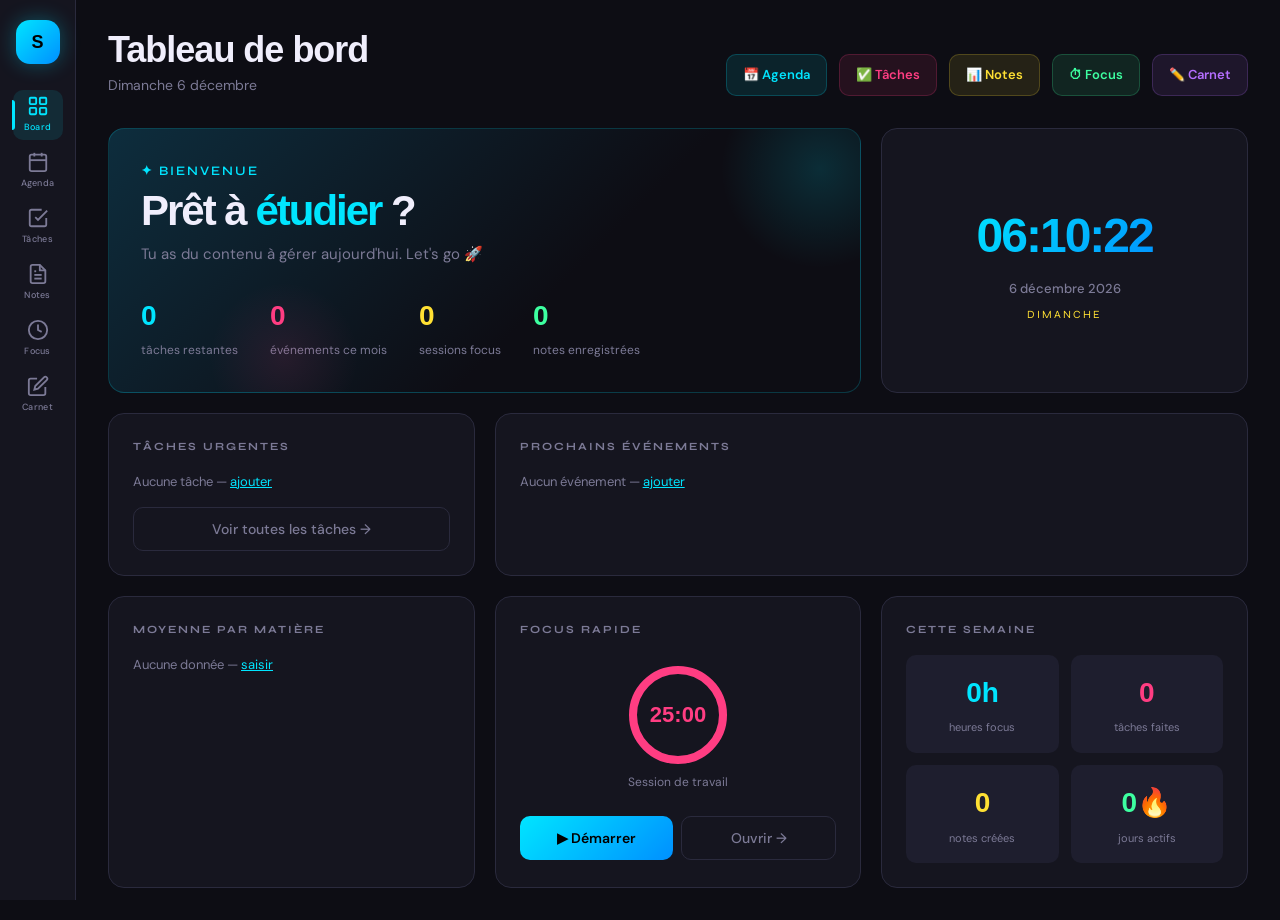
==== index.html @ 272be7fa "Add files via upload" ====
<!DOCTYPE html>
<html lang="fr">
<head>
<meta charset="UTF-8">
<meta name="viewport" content="width=device-width, initial-scale=1.0">
<title>StudyHub — Tableau de bord</title>
<link rel="stylesheet" href="shared.css">
<style>
.dashboard-grid {
  display: grid;
  grid-template-columns: 1fr 1fr 1fr;
  grid-template-rows: auto;
  gap: 20px;
}

/* Hero banner */
.hero-card {
  grid-column: 1 / 3;
  background: linear-gradient(135deg, #0d2d3d 0%, #0d0d14 60%);
  border: 1px solid rgba(0,229,255,0.2);
  position: relative;
  overflow: hidden;
  padding: 32px;
}
.hero-card::before {
  content: '';
  position: absolute;
  top: -60px; right: -60px;
  width: 200px; height: 200px;
  background: radial-gradient(circle, rgba(0,229,255,0.15) 0%, transparent 70%);
}
.hero-card::after {
  content: '';
  position: absolute;
  bottom: -40px; left: 100px;
  width: 150px; height: 150px;
  background: radial-gradient(circle, rgba(255,61,130,0.1) 0%, transparent 70%);
}
.hero-greeting {
  font-family: 'Syne', sans-serif;
  font-size: 13px;
  color: var(--cyan);
  font-weight: 600;
  letter-spacing: 2px;
  text-transform: uppercase;
  margin-bottom: 8px;
}
.hero-name {
  font-family: 'Clash Display', sans-serif;
  font-size: 42px;
  font-weight: 700;
  line-height: 1;
  letter-spacing: -2px;
}
.hero-name span { color: var(--cyan); }
.hero-subtitle { color: var(--text-muted); font-size: 15px; margin-top: 10px; }
.hero-stats {
  display: flex;
  gap: 32px;
  margin-top: 28px;
}
.hero-stat-val {
  font-family: 'Clash Display', sans-serif;
  font-size: 28px;
  font-weight: 700;
}
.hero-stat-lbl {
  font-size: 12px;
  color: var(--text-muted);
  margin-top: 2px;
}

/* Date / time card */
.time-card {
  background: var(--surface);
  border: 1px solid var(--border);
  border-radius: var(--radius);
  padding: 24px;
  display: flex;
  flex-direction: column;
  justify-content: center;
  align-items: center;
  text-align: center;
}
.time-clock {
  font-family: 'Clash Display', sans-serif;
  font-size: 48px;
  font-weight: 700;
  letter-spacing: -2px;
  background: var(--grad-cyan);
  -webkit-background-clip: text;
  -webkit-text-fill-color: transparent;
  background-clip: text;
}
.time-date {
  font-size: 13px;
  color: var(--text-muted);
  margin-top: 4px;
  font-weight: 500;
}
.time-day {
  font-family: 'Syne', sans-serif;
  font-size: 11px;
  color: var(--yellow);
  letter-spacing: 2px;
  text-transform: uppercase;
  margin-top: 6px;
}

/* Quick todo */
.quick-todo { grid-column: 1 / 2; }
.section-label {
  font-family: 'Syne', sans-serif;
  font-size: 11px;
  font-weight: 700;
  letter-spacing: 2px;
  text-transform: uppercase;
  color: var(--text-muted);
  margin-bottom: 16px;
}
.todo-item {
  display: flex;
  align-items: center;
  gap: 12px;
  padding: 12px 0;
  border-bottom: 1px solid var(--border);
  cursor: pointer;
  transition: opacity 0.2s;
}
.todo-item:last-child { border-bottom: none; }
.todo-item.done { opacity: 0.4; }
.todo-check {
  width: 20px; height: 20px;
  border-radius: 6px;
  border: 2px solid var(--border);
  flex-shrink: 0;
  display: flex; align-items: center; justify-content: center;
  transition: all 0.15s;
}
.todo-item.done .todo-check {
  background: var(--green);
  border-color: var(--green);
}
.todo-item.done .todo-check::after { content: '✓'; font-size: 12px; color: #000; font-weight: 700; }
.todo-text { font-size: 14px; flex: 1; }
.todo-item.done .todo-text { text-decoration: line-through; color: var(--text-muted); }
.todo-subject {
  font-size: 11px;
  padding: 2px 8px;
  border-radius: 20px;
  font-weight: 600;
}

/* Upcoming events */
.upcoming-card { grid-column: 2 / 4; }
.event-list { display: flex; flex-direction: column; gap: 10px; }
.event-item {
  display: flex;
  align-items: center;
  gap: 16px;
  padding: 14px 16px;
  background: var(--surface2);
  border-radius: var(--radius-sm);
  border-left: 3px solid var(--cyan);
  transition: transform 0.15s;
}
.event-item:hover { transform: translateX(4px); }
.event-item.pink { border-left-color: var(--pink); }
.event-item.yellow { border-left-color: var(--yellow); }
.event-item.violet { border-left-color: var(--violet); }
.event-item.green { border-left-color: var(--green); }
.event-time {
  font-family: 'Clash Display', sans-serif;
  font-size: 20px;
  font-weight: 600;
  line-height: 1;
  min-width: 50px;
  color: var(--cyan);
}
.event-item.pink .event-time { color: var(--pink); }
.event-item.yellow .event-time { color: var(--yellow); }
.event-item.violet .event-time { color: var(--violet); }
.event-item.green .event-time { color: var(--green); }
.event-day { font-size: 10px; color: var(--text-muted); margin-top: 2px; }
.event-info { flex: 1; }
.event-title { font-weight: 600; font-size: 14px; }
.event-meta { font-size: 12px; color: var(--text-muted); margin-top: 2px; }
.event-badge {
  font-size: 11px;
  font-weight: 600;
  padding: 4px 10px;
  border-radius: 20px;
  background: rgba(0,229,255,0.1);
  color: var(--cyan);
}
.event-item.pink .event-badge { background: rgba(255,61,130,0.1); color: var(--pink); }
.event-item.yellow .event-badge { background: rgba(255,224,51,0.1); color: var(--yellow); }
.event-item.violet .event-badge { background: rgba(181,110,255,0.1); color: var(--violet); }
.event-item.green .event-badge { background: rgba(61,255,160,0.1); color: var(--green); }

/* Matières progress */
.matieres-card { grid-column: 1 / 2; }
.matiere-row {
  display: flex;
  flex-direction: column;
  gap: 6px;
  margin-bottom: 16px;
}
.matiere-row:last-child { margin-bottom: 0; }
.matiere-header { display: flex; justify-content: space-between; align-items: center; }
.matiere-name { font-size: 13px; font-weight: 500; }
.matiere-grade {
  font-family: 'Clash Display', sans-serif;
  font-size: 18px;
  font-weight: 700;
}
.progress-bar {
  height: 6px;
  background: var(--surface2);
  border-radius: 3px;
  overflow: hidden;
}
.progress-fill {
  height: 100%;
  border-radius: 3px;
  transition: width 1s ease;
}

/* Pomodoro mini widget */
.pomo-card { grid-column: 2 / 3; }
.pomo-ring-container {
  display: flex;
  justify-content: center;
  align-items: center;
  flex-direction: column;
  padding: 10px 0;
}
.pomo-ring {
  position: relative;
  width: 100px; height: 100px;
}
.pomo-svg { transform: rotate(-90deg); }
.pomo-track { fill: none; stroke: var(--surface2); stroke-width: 8; }
.pomo-fill  { fill: none; stroke: var(--pink); stroke-width: 8;
  stroke-linecap: round;
  stroke-dasharray: 283;
  stroke-dashoffset: 0;
  transition: stroke-dashoffset 1s linear; }
.pomo-time {
  position: absolute;
  top: 50%; left: 50%;
  transform: translate(-50%, -50%);
  font-family: 'Clash Display', sans-serif;
  font-size: 22px;
  font-weight: 700;
  color: var(--pink);
}
.pomo-label { font-size: 12px; color: var(--text-muted); margin-top: 8px; text-align: center; }
.pomo-btns { display: flex; gap: 8px; margin-top: 14px; }

/* Stats row */
.stats-card { grid-column: 3 / 4; }
.stat-grid { display: grid; grid-template-columns: 1fr 1fr; gap: 12px; }
.stat-box {
  background: var(--surface2);
  border-radius: var(--radius-sm);
  padding: 16px;
  text-align: center;
}
.stat-box-val {
  font-family: 'Clash Display', sans-serif;
  font-size: 28px;
  font-weight: 700;
}
.stat-box-lbl { font-size: 11px; color: var(--text-muted); margin-top: 4px; }

/* Shortcuts */
.shortcuts { display: flex; gap: 12px; flex-wrap: wrap; margin-top: 4px; }
.shortcut-btn {
  display: flex; align-items: center; gap: 8px;
  padding: 10px 16px;
  border-radius: var(--radius-sm);
  text-decoration: none;
  font-size: 13px;
  font-weight: 600;
  transition: all 0.15s;
  border: 1px solid transparent;
}
.shortcut-btn:hover { transform: translateY(-2px); }
.sc-cyan   { background: rgba(0,229,255,0.1);   color: var(--cyan);   border-color: rgba(0,229,255,0.2); }
.sc-pink   { background: rgba(255,61,130,0.1);  color: var(--pink);   border-color: rgba(255,61,130,0.2); }
.sc-yellow { background: rgba(255,224,51,0.1);  color: var(--yellow); border-color: rgba(255,224,51,0.2); }
.sc-green  { background: rgba(61,255,160,0.1);  color: var(--green);  border-color: rgba(61,255,160,0.2); }
.sc-violet { background: rgba(181,110,255,0.1); color: var(--violet); border-color: rgba(181,110,255,0.2); }
.sc-orange { background: rgba(255,122,61,0.1);  color: var(--orange); border-color: rgba(255,122,61,0.2); }
</style>
</head>
<body>

<!-- SIDEBAR -->
<nav class="nav">
  <a class="nav-logo" href="index.html">S</a>
  <a class="nav-link active" href="index.html" title="Tableau de bord">
    <svg viewBox="0 0 24 24" fill="none" stroke="currentColor" stroke-width="2"><rect x="3" y="3" width="7" height="7" rx="1"/><rect x="14" y="3" width="7" height="7" rx="1"/><rect x="3" y="14" width="7" height="7" rx="1"/><rect x="14" y="14" width="7" height="7" rx="1"/></svg>
    <span class="nav-label">Board</span>
  </a>
  <a class="nav-link" href="agenda.html" title="Agenda">
    <svg viewBox="0 0 24 24" fill="none" stroke="currentColor" stroke-width="2"><rect x="3" y="4" width="18" height="18" rx="2"/><line x1="16" y1="2" x2="16" y2="6"/><line x1="8" y1="2" x2="8" y2="6"/><line x1="3" y1="10" x2="21" y2="10"/></svg>
    <span class="nav-label">Agenda</span>
  </a>
  <a class="nav-link" href="tasks.html" title="Tâches">
    <svg viewBox="0 0 24 24" fill="none" stroke="currentColor" stroke-width="2"><polyline points="9 11 12 14 22 4"/><path d="M21 12v7a2 2 0 0 1-2 2H5a2 2 0 0 1-2-2V5a2 2 0 0 1 2-2h11"/></svg>
    <span class="nav-label">Tâches</span>
  </a>
  <a class="nav-link" href="notes.html" title="Notes & Matières">
    <svg viewBox="0 0 24 24" fill="none" stroke="currentColor" stroke-width="2"><path d="M14 2H6a2 2 0 0 0-2 2v16a2 2 0 0 0 2 2h12a2 2 0 0 0 2-2V8z"/><polyline points="14 2 14 8 20 8"/><line x1="16" y1="13" x2="8" y2="13"/><line x1="16" y1="17" x2="8" y2="17"/><polyline points="10 9 9 9 8 9"/></svg>
    <span class="nav-label">Notes</span>
  </a>
  <a class="nav-link" href="pomodoro.html" title="Pomodoro">
    <svg viewBox="0 0 24 24" fill="none" stroke="currentColor" stroke-width="2"><circle cx="12" cy="12" r="10"/><polyline points="12 6 12 12 16 14"/></svg>
    <span class="nav-label">Focus</span>
  </a>
  <a class="nav-link" href="carnet.html" title="Carnet de notes">
    <svg viewBox="0 0 24 24" fill="none" stroke="currentColor" stroke-width="2"><path d="M11 4H4a2 2 0 0 0-2 2v14a2 2 0 0 0 2 2h14a2 2 0 0 0 2-2v-7"/><path d="M18.5 2.5a2.121 2.121 0 0 1 3 3L12 15l-4 1 1-4 9.5-9.5z"/></svg>
    <span class="nav-label">Carnet</span>
  </a>
</nav>

<!-- MAIN -->
<main class="main">
  <div class="page-header">
    <div>
      <h1 class="page-title">Tableau de bord</h1>
      <p class="page-subtitle" id="dash-date">Chargement…</p>
    </div>
    <div class="shortcuts">
      <a class="shortcut-btn sc-cyan"   href="agenda.html">📅 Agenda</a>
      <a class="shortcut-btn sc-pink"   href="tasks.html">✅ Tâches</a>
      <a class="shortcut-btn sc-yellow" href="notes.html">📊 Notes</a>
      <a class="shortcut-btn sc-green"  href="pomodoro.html">⏱ Focus</a>
      <a class="shortcut-btn sc-violet" href="carnet.html">✏️ Carnet</a>
    </div>
  </div>

  <div class="dashboard-grid">

    <!-- Hero -->
    <div class="card hero-card fade-in">
      <div class="hero-greeting">✦ Bienvenue</div>
      <div class="hero-name">Prêt à <span>étudier</span> ?</div>
      <div class="hero-subtitle">Tu as du contenu à gérer aujourd'hui. Let's go 🚀</div>
      <div class="hero-stats">
        <div>
          <div class="hero-stat-val accent-cyan" id="stat-tasks">—</div>
          <div class="hero-stat-lbl">tâches restantes</div>
        </div>
        <div>
          <div class="hero-stat-val accent-pink" id="stat-events">—</div>
          <div class="hero-stat-lbl">événements ce mois</div>
        </div>
        <div>
          <div class="hero-stat-val accent-yellow" id="stat-pomo">—</div>
          <div class="hero-stat-lbl">sessions focus</div>
        </div>
        <div>
          <div class="hero-stat-val accent-green" id="stat-notes">—</div>
          <div class="hero-stat-lbl">notes enregistrées</div>
        </div>
      </div>
    </div>

    <!-- Clock -->
    <div class="time-card fade-in" style="animation-delay:.1s">
      <div class="time-clock" id="clock">00:00:00</div>
      <div class="time-date" id="date-full"></div>
      <div class="time-day" id="weekday"></div>
    </div>

    <!-- Quick Tasks -->
    <div class="card quick-todo fade-in" style="animation-delay:.15s">
      <div class="section-label">Tâches urgentes</div>
      <div id="dash-tasks">
        <p style="color:var(--text-muted);font-size:13px;">Aucune tâche — <a href="tasks.html" style="color:var(--cyan)">ajouter</a></p>
      </div>
      <a href="tasks.html" class="btn btn-ghost" style="margin-top:14px;width:100%;justify-content:center">Voir toutes les tâches →</a>
    </div>

    <!-- Upcoming Events -->
    <div class="card upcoming-card fade-in" style="animation-delay:.2s">
      <div class="section-label">Prochains événements</div>
      <div class="event-list" id="dash-events">
        <p style="color:var(--text-muted);font-size:13px;">Aucun événement — <a href="agenda.html" style="color:var(--cyan)">ajouter</a></p>
      </div>
    </div>

    <!-- Matières -->
    <div class="card matieres-card fade-in" style="animation-delay:.25s">
      <div class="section-label">Moyenne par matière</div>
      <div id="dash-matieres">
        <p style="color:var(--text-muted);font-size:13px;">Aucune donnée — <a href="notes.html" style="color:var(--cyan)">saisir</a></p>
      </div>
    </div>

    <!-- Mini Pomodoro -->
    <div class="card pomo-card fade-in" style="animation-delay:.3s">
      <div class="section-label">Focus rapide</div>
      <div class="pomo-ring-container">
        <div class="pomo-ring">
          <svg class="pomo-svg" viewBox="0 0 100 100" width="100" height="100">
            <circle class="pomo-track" cx="50" cy="50" r="45"/>
            <circle class="pomo-fill" id="mini-ring" cx="50" cy="50" r="45"/>
          </svg>
          <div class="pomo-time" id="mini-time">25:00</div>
        </div>
        <div class="pomo-label" id="mini-label">Session de travail</div>
      </div>
      <div class="pomo-btns">
        <button class="btn btn-primary" style="flex:1;justify-content:center" id="mini-btn" onclick="toggleMiniPomo()">▶ Démarrer</button>
        <a href="pomodoro.html" class="btn btn-ghost" style="flex:1;justify-content:center">Ouvrir →</a>
      </div>
    </div>

    <!-- Stats -->
    <div class="card stats-card fade-in" style="animation-delay:.35s">
      <div class="section-label">Cette semaine</div>
      <div class="stat-grid">
        <div class="stat-box">
          <div class="stat-box-val accent-cyan" id="week-focus">0h</div>
          <div class="stat-box-lbl">heures focus</div>
        </div>
        <div class="stat-box">
          <div class="stat-box-val accent-pink" id="week-tasks">0</div>
          <div class="stat-box-lbl">tâches faites</div>
        </div>
        <div class="stat-box">
          <div class="stat-box-val accent-yellow" id="week-notes-count">0</div>
          <div class="stat-box-lbl">notes créées</div>
        </div>
        <div class="stat-box">
          <div class="stat-box-val accent-green" id="week-streak">0🔥</div>
          <div class="stat-box-lbl">jours actifs</div>
        </div>
      </div>
    </div>

  </div>
</main>

<script>
const DAYS = ['Dimanche','Lundi','Mardi','Mercredi','Jeudi','Vendredi','Samedi'];
const MONTHS = ['janvier','février','mars','avril','mai','juin','juillet','août','septembre','octobre','novembre','décembre'];
const COLORS = ['cyan','pink','yellow','green','violet','orange'];

// Clock
function updateClock() {
  const now = new Date();
  const h = String(now.getHours()).padStart(2,'0');
  const m = String(now.getMinutes()).padStart(2,'0');
  const s = String(now.getSeconds()).padStart(2,'0');
  document.getElementById('clock').textContent = `${h}:${m}:${s}`;
  document.getElementById('date-full').textContent = `${now.getDate()} ${MONTHS[now.getMonth()]} ${now.getFullYear()}`;
  document.getElementById('weekday').textContent = DAYS[now.getDay()];
  document.getElementById('dash-date').textContent = `${DAYS[now.getDay()]} ${now.getDate()} ${MONTHS[now.getMonth()]}`;
}
updateClock(); setInterval(updateClock, 1000);

// Load data from localStorage
function loadDashboard() {
  // Tasks
  const tasks = JSON.parse(localStorage.getItem('sh_tasks') || '[]');
  const remaining = tasks.filter(t => !t.done);
  document.getElementById('stat-tasks').textContent = remaining.length;
  const urgent = remaining.filter(t => t.priority === 'haute').slice(0, 4);
  const tasksEl = document.getElementById('dash-tasks');
  if (urgent.length) {
    tasksEl.innerHTML = urgent.map(t => `
      <div class="todo-item ${t.done?'done':''}" onclick="toggleTask('${t.id}')">
        <div class="todo-check"></div>
        <div class="todo-text">${t.title}</div>
        <span class="todo-subject tag" style="background:rgba(255,61,130,0.1);color:var(--pink)">${t.subject||'–'}</span>
      </div>`).join('');
  } else if (remaining.length) {
    tasksEl.innerHTML = remaining.slice(0,4).map(t => `
      <div class="todo-item" onclick="toggleTaskDash('${t.id}')">
        <div class="todo-check"></div>
        <div class="todo-text">${t.title}</div>
      </div>`).join('');
  }

  // Events
  const events = JSON.parse(localStorage.getItem('sh_events') || '[]');
  document.getElementById('stat-events').textContent = events.length;
  const now = new Date();
  const upcoming = events
    .filter(e => new Date(e.date) >= now)
    .sort((a,b) => new Date(a.date)-new Date(b.date))
    .slice(0,4);
  const evEl = document.getElementById('dash-events');
  if (upcoming.length) {
    evEl.innerHTML = '<div class="event-list">' + upcoming.map((e,i) => {
      const d = new Date(e.date);
      const col = COLORS[i % COLORS.length];
      return `<div class="event-item ${col}">
        <div><div class="event-time">${String(d.getHours()).padStart(2,'0')}h${String(d.getMinutes()).padStart(2,'0')}</div>
        <div class="event-day">${DAYS[d.getDay()]} ${d.getDate()}</div></div>
        <div class="event-info"><div class="event-title">${e.title}</div><div class="event-meta">${e.location||''}</div></div>
        <span class="event-badge">${e.type||'Cours'}</span>
      </div>`;
    }).join('') + '</div>';
  }

  // Matières
  const matieres = JSON.parse(localStorage.getItem('sh_matieres') || '[]');
  const matEl = document.getElementById('dash-matieres');
  const noteCount = JSON.parse(localStorage.getItem('sh_notes_count') || '0');
  document.getElementById('stat-notes').textContent = noteCount;
  document.getElementById('week-notes-count').textContent = noteCount;
  if (matieres.length) {
    matEl.innerHTML = matieres.slice(0,5).map(m => {
      const avg = m.avg || 0;
      const pct = (avg / 20) * 100;
      const col = avg >= 14 ? 'var(--green)' : avg >= 10 ? 'var(--cyan)' : 'var(--pink)';
      return `<div class="matiere-row">
        <div class="matiere-header">
          <span class="matiere-name">${m.name}</span>
          <span class="matiere-grade" style="color:${col}">${avg.toFixed(1)}/20</span>
        </div>
        <div class="progress-bar"><div class="progress-fill" style="width:${pct}%;background:${col}"></div></div>
      </div>`;
    }).join('');
  }

  // Pomodoro stats
  const pomoStats = JSON.parse(localStorage.getItem('sh_pomo_stats') || '{"sessions":0,"minutes":0}');
  document.getElementById('stat-pomo').textContent = pomoStats.sessions;
  document.getElementById('week-focus').textContent = Math.floor(pomoStats.minutes/60) + 'h' + (pomoStats.minutes%60 ? pomoStats.minutes%60 + 'm' : '');

  // Week tasks done
  const doneTasks = tasks.filter(t => t.done).length;
  document.getElementById('week-tasks').textContent = doneTasks;
  document.getElementById('week-streak').textContent = (localStorage.getItem('sh_streak') || '0') + '🔥';
}

function toggleTaskDash(id) {
  const tasks = JSON.parse(localStorage.getItem('sh_tasks') || '[]');
  const t = tasks.find(t => t.id === id);
  if (t) { t.done = !t.done; localStorage.setItem('sh_tasks', JSON.stringify(tasks)); loadDashboard(); }
}

// Mini Pomodoro
let miniInterval = null;
let miniRunning = false;
let miniSeconds = 25 * 60;
const circumference = 2 * Math.PI * 45;

function updateMiniRing() {
  const pct = miniSeconds / (25 * 60);
  const offset = circumference * (1 - pct);
  document.getElementById('mini-ring').style.strokeDashoffset = offset;
  const m = Math.floor(miniSeconds / 60);
  const s = miniSeconds % 60;
  document.getElementById('mini-time').textContent = `${String(m).padStart(2,'0')}:${String(s).padStart(2,'0')}`;
}

function toggleMiniPomo() {
  miniRunning = !miniRunning;
  const btn = document.getElementById('mini-btn');
  if (miniRunning) {
    btn.textContent = '⏸ Pause';
    miniInterval = setInterval(() => {
      if (miniSeconds > 0) { miniSeconds--; updateMiniRing(); }
      else {
        clearInterval(miniInterval);
        miniRunning = false;
        btn.textContent = '▶ Démarrer';
        miniSeconds = 25 * 60;
        updateMiniRing();
        const stats = JSON.parse(localStorage.getItem('sh_pomo_stats') || '{"sessions":0,"minutes":0}');
        stats.sessions++;
        stats.minutes += 25;
        localStorage.setItem('sh_pomo_stats', JSON.stringify(stats));
      }
    }, 1000);
  } else {
    clearInterval(miniInterval);
    btn.textContent = '▶ Démarrer';
  }
}

updateMiniRing();
loadDashboard();

// Update streak
const today = new Date().toDateString();
const lastActive = localStorage.getItem('sh_last_active');
if (lastActive !== today) {
  const streak = parseInt(localStorage.getItem('sh_streak') || '0');
  const yesterday = new Date(); yesterday.setDate(yesterday.getDate()-1);
  if (lastActive === yesterday.toDateString()) localStorage.setItem('sh_streak', streak+1);
  else localStorage.setItem('sh_streak', '1');
  localStorage.setItem('sh_last_active', today);
}
</script>
</body>
</html>
---- shared.css ----
@import url('https://fonts.googleapis.com/css2?family=Clash+Display:wght@400;500;600;700&family=Syne:wght@400;500;600;700;800&family=DM+Sans:ital,wght@0,300;0,400;0,500;1,300&display=swap');

:root {
  --bg: #0d0d14;
  --surface: #15151f;
  --surface2: #1e1e2e;
  --border: #2a2a3d;
  --text: #f0eefc;
  --text-muted: #7c7a96;
  --text-dim: #4a4865;

  --cyan:   #00e5ff;
  --pink:   #ff3d82;
  --yellow: #ffe033;
  --green:  #3dffa0;
  --orange: #ff7a3d;
  --violet: #b56eff;

  --grad-cyan:   linear-gradient(135deg, #00e5ff, #0090ff);
  --grad-pink:   linear-gradient(135deg, #ff3d82, #ff6a3d);
  --grad-yellow: linear-gradient(135deg, #ffe033, #ffb300);
  --grad-green:  linear-gradient(135deg, #3dffa0, #00e5a0);
  --grad-violet: linear-gradient(135deg, #b56eff, #7c3dff);

  --nav-w: 76px;
  --radius: 16px;
  --radius-sm: 10px;
  --shadow: 0 8px 32px rgba(0,0,0,0.5);
  --glow-cyan: 0 0 20px rgba(0,229,255,0.3);
  --glow-pink: 0 0 20px rgba(255,61,130,0.3);
}

*, *::before, *::after { box-sizing: border-box; margin: 0; padding: 0; }

html, body {
  height: 100%;
  background: var(--bg);
  color: var(--text);
  font-family: 'DM Sans', sans-serif;
  font-size: 15px;
  line-height: 1.6;
  overflow-x: hidden;
}

/* ── SIDEBAR NAV ── */
.nav {
  position: fixed;
  left: 0; top: 0; bottom: 0;
  width: var(--nav-w);
  background: var(--surface);
  border-right: 1px solid var(--border);
  display: flex;
  flex-direction: column;
  align-items: center;
  padding: 20px 0;
  z-index: 100;
  gap: 6px;
}

.nav-logo {
  width: 44px; height: 44px;
  background: var(--grad-cyan);
  border-radius: 14px;
  display: flex; align-items: center; justify-content: center;
  font-family: 'Clash Display', sans-serif;
  font-weight: 700;
  font-size: 18px;
  color: #000;
  margin-bottom: 20px;
  box-shadow: var(--glow-cyan);
  text-decoration: none;
}

.nav-spacer { flex: 1; }

.nav-link {
  width: 50px; height: 50px;
  border-radius: var(--radius-sm);
  display: flex; flex-direction: column;
  align-items: center; justify-content: center;
  gap: 3px;
  text-decoration: none;
  color: var(--text-muted);
  transition: all 0.2s;
  position: relative;
  cursor: pointer;
}

.nav-link:hover { color: var(--text); background: var(--surface2); }
.nav-link.active { color: var(--cyan); background: rgba(0,229,255,0.1); }
.nav-link.active::before {
  content: '';
  position: absolute;
  left: -1px; top: 10px; bottom: 10px;
  width: 3px;
  background: var(--cyan);
  border-radius: 0 3px 3px 0;
}

.nav-link svg { width: 22px; height: 22px; }
.nav-label { font-size: 9px; font-weight: 500; letter-spacing: 0.3px; }

/* ── MAIN LAYOUT ── */
.main {
  margin-left: var(--nav-w);
  min-height: 100vh;
  padding: 32px;
}

/* ── PAGE HEADER ── */
.page-header {
  display: flex;
  align-items: flex-end;
  justify-content: space-between;
  margin-bottom: 32px;
}

.page-title {
  font-family: 'Clash Display', sans-serif;
  font-size: 36px;
  font-weight: 700;
  line-height: 1;
  letter-spacing: -1px;
}

.page-subtitle {
  color: var(--text-muted);
  font-size: 14px;
  margin-top: 6px;
}

/* ── CARDS ── */
.card {
  background: var(--surface);
  border: 1px solid var(--border);
  border-radius: var(--radius);
  padding: 24px;
  transition: border-color 0.2s;
}

.card:hover { border-color: var(--text-dim); }

/* ── BUTTONS ── */
.btn {
  display: inline-flex;
  align-items: center;
  gap: 8px;
  padding: 10px 18px;
  border-radius: var(--radius-sm);
  border: none;
  cursor: pointer;
  font-family: 'DM Sans', sans-serif;
  font-size: 14px;
  font-weight: 500;
  transition: all 0.15s;
  text-decoration: none;
}

.btn-primary {
  background: var(--grad-cyan);
  color: #000;
  font-weight: 600;
}
.btn-primary:hover { filter: brightness(1.1); transform: translateY(-1px); box-shadow: var(--glow-cyan); }

.btn-ghost {
  background: transparent;
  color: var(--text-muted);
  border: 1px solid var(--border);
}
.btn-ghost:hover { background: var(--surface2); color: var(--text); }

.btn-danger {
  background: rgba(255,61,130,0.15);
  color: var(--pink);
  border: 1px solid rgba(255,61,130,0.3);
}
.btn-danger:hover { background: rgba(255,61,130,0.25); }

/* ── INPUTS ── */
input, textarea, select {
  background: var(--surface2);
  border: 1px solid var(--border);
  border-radius: var(--radius-sm);
  color: var(--text);
  font-family: 'DM Sans', sans-serif;
  font-size: 14px;
  padding: 10px 14px;
  outline: none;
  transition: border-color 0.2s, box-shadow 0.2s;
  width: 100%;
}
input:focus, textarea:focus, select:focus {
  border-color: var(--cyan);
  box-shadow: 0 0 0 3px rgba(0,229,255,0.1);
}
select option { background: var(--surface2); }

label {
  display: block;
  font-size: 12px;
  font-weight: 600;
  letter-spacing: 0.5px;
  color: var(--text-muted);
  text-transform: uppercase;
  margin-bottom: 6px;
}

/* ── MODAL ── */
.modal-overlay {
  display: none;
  position: fixed; inset: 0;
  background: rgba(0,0,0,0.7);
  backdrop-filter: blur(4px);
  z-index: 200;
  align-items: center;
  justify-content: center;
}
.modal-overlay.open { display: flex; }

.modal {
  background: var(--surface);
  border: 1px solid var(--border);
  border-radius: 20px;
  padding: 32px;
  width: 100%;
  max-width: 480px;
  animation: slideUp 0.3s ease;
}
@keyframes slideUp {
  from { transform: translateY(20px); opacity: 0; }
  to   { transform: translateY(0);    opacity: 1; }
}

.modal-header {
  display: flex; align-items: center; justify-content: space-between;
  margin-bottom: 24px;
}
.modal-title {
  font-family: 'Clash Display', sans-serif;
  font-size: 22px;
  font-weight: 700;
}
.modal-close {
  width: 32px; height: 32px;
  border-radius: 8px;
  background: var(--surface2);
  border: none;
  color: var(--text-muted);
  cursor: pointer;
  font-size: 18px;
  display: flex; align-items: center; justify-content: center;
  transition: all 0.15s;
}
.modal-close:hover { background: var(--border); color: var(--text); }

.form-group { margin-bottom: 16px; }
.form-row { display: grid; grid-template-columns: 1fr 1fr; gap: 12px; }

/* ── TAGS / BADGES ── */
.tag {
  display: inline-flex;
  align-items: center;
  padding: 3px 10px;
  border-radius: 20px;
  font-size: 11px;
  font-weight: 600;
  letter-spacing: 0.3px;
}

/* ── SCROLL ── */
::-webkit-scrollbar { width: 6px; }
::-webkit-scrollbar-track { background: transparent; }
::-webkit-scrollbar-thumb { background: var(--border); border-radius: 3px; }
::-webkit-scrollbar-thumb:hover { background: var(--text-dim); }

/* ── ANIMATIONS ── */
@keyframes fadeIn {
  from { opacity: 0; transform: translateY(10px); }
  to   { opacity: 1; transform: translateY(0); }
}
.fade-in { animation: fadeIn 0.4s ease both; }

@keyframes pulse {
  0%, 100% { opacity: 1; }
  50% { opacity: 0.5; }
}

/* ── COLOR ACCENT HELPERS ── */
.accent-cyan   { color: var(--cyan); }
.accent-pink   { color: var(--pink); }
.accent-yellow { color: var(--yellow); }
.accent-green  { color: var(--green); }
.accent-violet { color: var(--violet); }
.accent-orange { color: var(--orange); }

.dot {
  width: 10px; height: 10px;
  border-radius: 50%;
  display: inline-block;
  flex-shrink: 0;
}
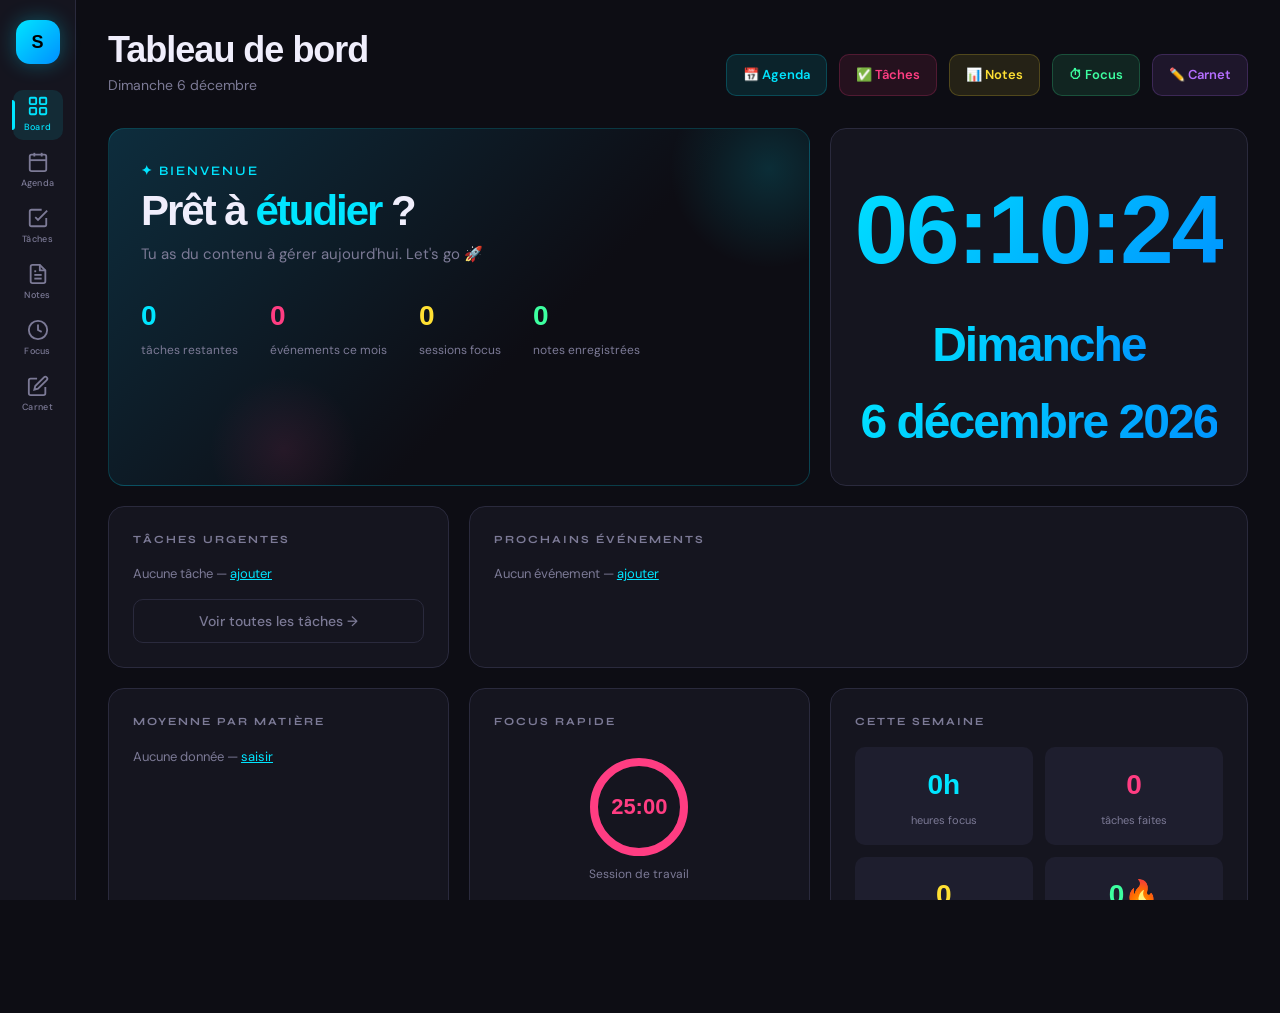
==== commit 74b4cbc2: "Update index.html" ====
--- a/index.html
+++ b/index.html
@@ -84,7 +84,7 @@
 }
 .time-clock {
   font-family: 'Clash Display', sans-serif;
-  font-size: 48px;
+  font-size: 96px;
   font-weight: 700;
   letter-spacing: -2px;
   background: var(--grad-cyan);
@@ -93,18 +93,24 @@
   background-clip: text;
 }
 .time-date {
-  font-size: 13px;
-  color: var(--text-muted);
-  margin-top: 4px;
-  font-weight: 500;
+  font-family: 'Clash Display', sans-serif;
+  font-size: 48px;
+  font-weight: 700;
+  letter-spacing: -2px;
+  background: var(--grad-cyan);
+  -webkit-background-clip: text;
+  -webkit-text-fill-color: transparent;
+  background-clip: text;
 }
 .time-day {
-  font-family: 'Syne', sans-serif;
-  font-size: 11px;
-  color: var(--yellow);
-  letter-spacing: 2px;
-  text-transform: uppercase;
-  margin-top: 6px;
+  font-family: 'Clash Display', sans-serif;
+  font-size: 48px;
+  font-weight: 700;
+  letter-spacing: -2px;
+  background: var(--grad-cyan);
+  -webkit-background-clip: text;
+  -webkit-text-fill-color: transparent;
+  background-clip: text;
 }
 
 /* Quick todo */
@@ -372,8 +378,8 @@
     <!-- Clock -->
     <div class="time-card fade-in" style="animation-delay:.1s">
       <div class="time-clock" id="clock">00:00:00</div>
+      <div class="time-day" id="weekday"></div>
       <div class="time-date" id="date-full"></div>
-      <div class="time-day" id="weekday"></div>
     </div>
 
     <!-- Quick Tasks -->
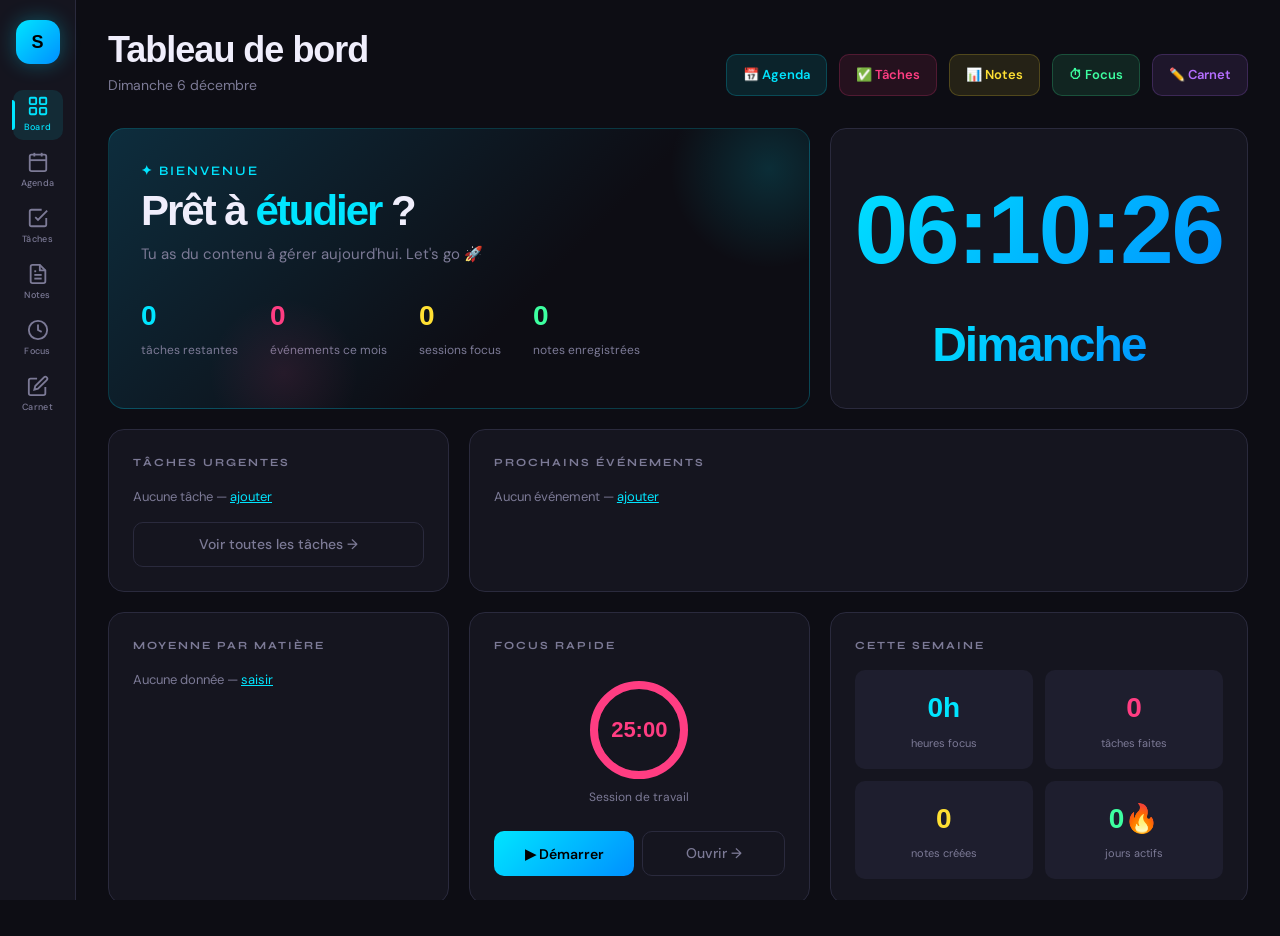
==== commit 0b039f11: "Update index.html" ====
--- a/index.html
+++ b/index.html
@@ -378,8 +378,9 @@
     <!-- Clock -->
     <div class="time-card fade-in" style="animation-delay:.1s">
       <div class="time-clock" id="clock">00:00:00</div>
-      <div class="time-day" id="weekday"></div>
-      <div class="time-date" id="date-full"></div>
+      <div class="time-day" id="weekday">
+          <div class="time-date" id="date-full"></div>
+      </div>
     </div>
 
     <!-- Quick Tasks -->
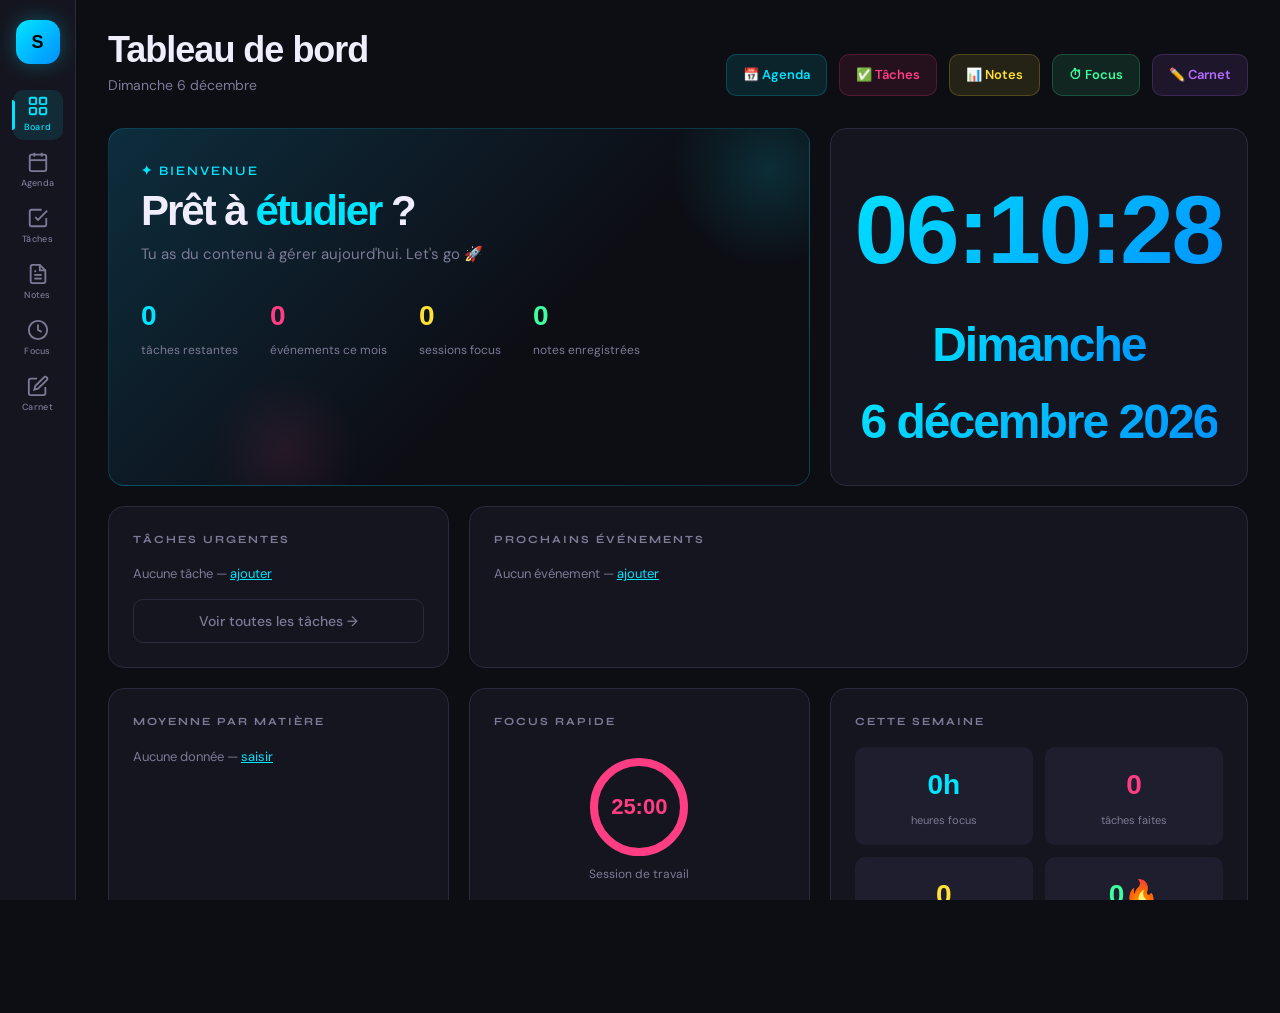
==== commit ae7403f4: "Update index.html" ====
--- a/index.html
+++ b/index.html
@@ -101,6 +101,7 @@
   -webkit-background-clip: text;
   -webkit-text-fill-color: transparent;
   background-clip: text;
+  display: inline
 }
 .time-day {
   font-family: 'Clash Display', sans-serif;
@@ -111,6 +112,7 @@
   -webkit-background-clip: text;
   -webkit-text-fill-color: transparent;
   background-clip: text;
+  display: inline
 }
 
 /* Quick todo */
@@ -378,9 +380,8 @@
     <!-- Clock -->
     <div class="time-card fade-in" style="animation-delay:.1s">
       <div class="time-clock" id="clock">00:00:00</div>
-      <div class="time-day" id="weekday">
-          <div class="time-date" id="date-full"></div>
-      </div>
+      <div class="time-day" id="weekday"></div>
+      <div class="time-date" id="date-full"></div>
     </div>
 
     <!-- Quick Tasks -->
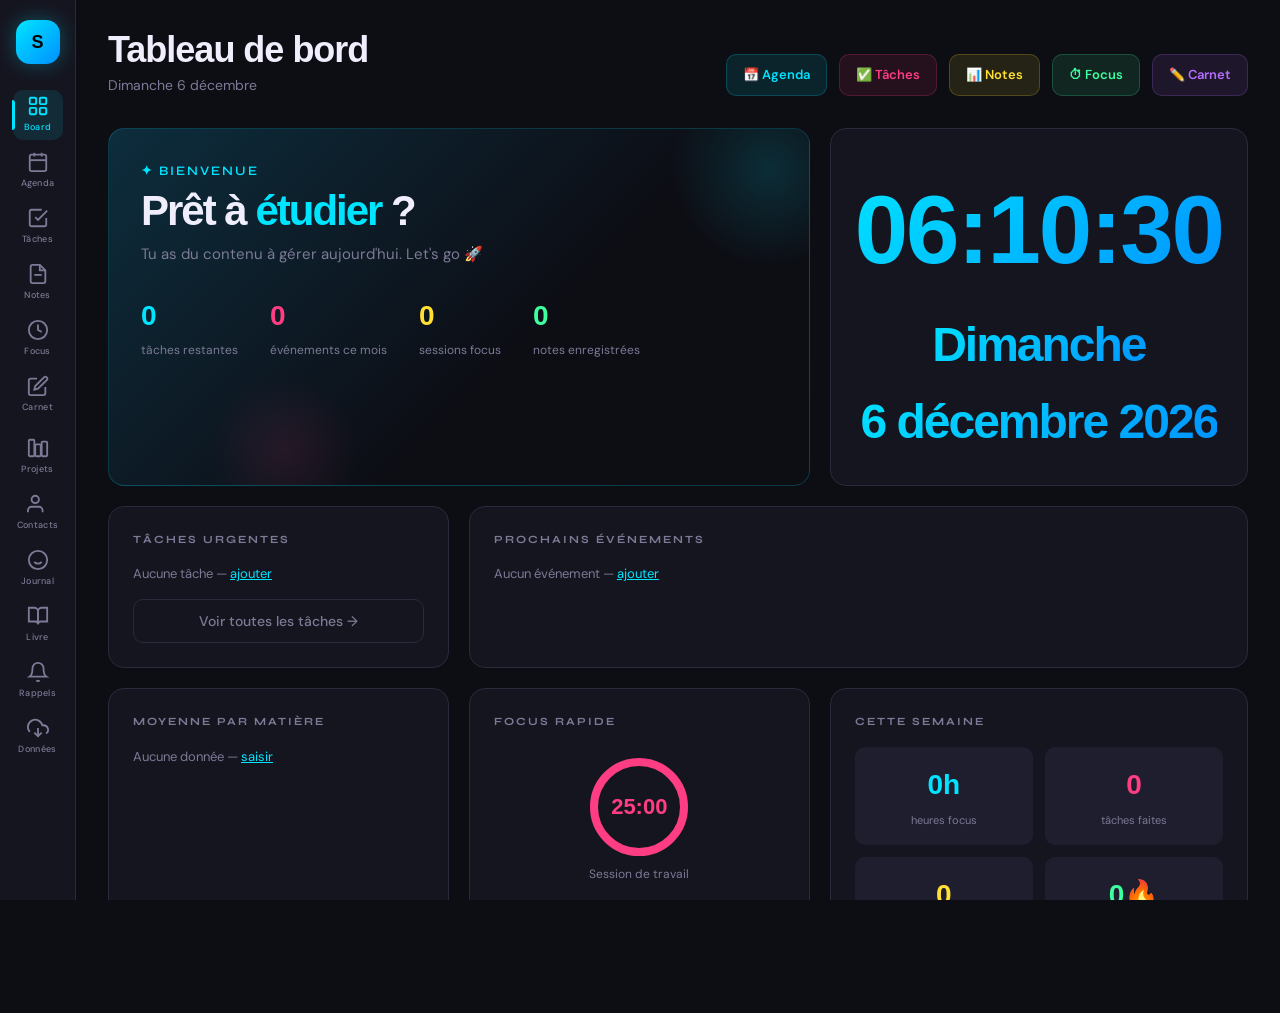
==== commit 774e2842: "Update index.html" ====
--- a/index.html
+++ b/index.html
@@ -308,30 +308,19 @@
 <!-- SIDEBAR -->
 <nav class="nav">
   <a class="nav-logo" href="index.html">S</a>
-  <a class="nav-link active" href="index.html" title="Tableau de bord">
-    <svg viewBox="0 0 24 24" fill="none" stroke="currentColor" stroke-width="2"><rect x="3" y="3" width="7" height="7" rx="1"/><rect x="14" y="3" width="7" height="7" rx="1"/><rect x="3" y="14" width="7" height="7" rx="1"/><rect x="14" y="14" width="7" height="7" rx="1"/></svg>
-    <span class="nav-label">Board</span>
-  </a>
-  <a class="nav-link" href="agenda.html" title="Agenda">
-    <svg viewBox="0 0 24 24" fill="none" stroke="currentColor" stroke-width="2"><rect x="3" y="4" width="18" height="18" rx="2"/><line x1="16" y1="2" x2="16" y2="6"/><line x1="8" y1="2" x2="8" y2="6"/><line x1="3" y1="10" x2="21" y2="10"/></svg>
-    <span class="nav-label">Agenda</span>
-  </a>
-  <a class="nav-link" href="tasks.html" title="Tâches">
-    <svg viewBox="0 0 24 24" fill="none" stroke="currentColor" stroke-width="2"><polyline points="9 11 12 14 22 4"/><path d="M21 12v7a2 2 0 0 1-2 2H5a2 2 0 0 1-2-2V5a2 2 0 0 1 2-2h11"/></svg>
-    <span class="nav-label">Tâches</span>
-  </a>
-  <a class="nav-link" href="notes.html" title="Notes & Matières">
-    <svg viewBox="0 0 24 24" fill="none" stroke="currentColor" stroke-width="2"><path d="M14 2H6a2 2 0 0 0-2 2v16a2 2 0 0 0 2 2h12a2 2 0 0 0 2-2V8z"/><polyline points="14 2 14 8 20 8"/><line x1="16" y1="13" x2="8" y2="13"/><line x1="16" y1="17" x2="8" y2="17"/><polyline points="10 9 9 9 8 9"/></svg>
-    <span class="nav-label">Notes</span>
-  </a>
-  <a class="nav-link" href="pomodoro.html" title="Pomodoro">
-    <svg viewBox="0 0 24 24" fill="none" stroke="currentColor" stroke-width="2"><circle cx="12" cy="12" r="10"/><polyline points="12 6 12 12 16 14"/></svg>
-    <span class="nav-label">Focus</span>
-  </a>
-  <a class="nav-link" href="carnet.html" title="Carnet de notes">
-    <svg viewBox="0 0 24 24" fill="none" stroke="currentColor" stroke-width="2"><path d="M11 4H4a2 2 0 0 0-2 2v14a2 2 0 0 0 2 2h14a2 2 0 0 0 2-2v-7"/><path d="M18.5 2.5a2.121 2.121 0 0 1 3 3L12 15l-4 1 1-4 9.5-9.5z"/></svg>
-    <span class="nav-label">Carnet</span>
-  </a>
+  <a class="nav-link active" href="index.html" title="Board"><svg viewBox="0 0 24 24" fill="none" stroke="currentColor" stroke-width="2"><rect x="3" y="3" width="7" height="7" rx="1"/><rect x="14" y="3" width="7" height="7" rx="1"/><rect x="3" y="14" width="7" height="7" rx="1"/><rect x="14" y="14" width="7" height="7" rx="1"/></svg><span class="nav-label">Board</span></a>
+  <a class="nav-link" href="agenda.html" title="Agenda"><svg viewBox="0 0 24 24" fill="none" stroke="currentColor" stroke-width="2"><rect x="3" y="4" width="18" height="18" rx="2"/><line x1="16" y1="2" x2="16" y2="6"/><line x1="8" y1="2" x2="8" y2="6"/><line x1="3" y1="10" x2="21" y2="10"/></svg><span class="nav-label">Agenda</span></a>
+  <a class="nav-link" href="tasks.html" title="Tâches"><svg viewBox="0 0 24 24" fill="none" stroke="currentColor" stroke-width="2"><polyline points="9 11 12 14 22 4"/><path d="M21 12v7a2 2 0 0 1-2 2H5a2 2 0 0 1-2-2V5a2 2 0 0 1 2-2h11"/></svg><span class="nav-label">Tâches</span></a>
+  <a class="nav-link" href="notes.html" title="Notes"><svg viewBox="0 0 24 24" fill="none" stroke="currentColor" stroke-width="2"><path d="M14 2H6a2 2 0 0 0-2 2v16a2 2 0 0 0 2 2h12a2 2 0 0 0 2-2V8z"/><polyline points="14 2 14 8 20 8"/><line x1="16" y1="13" x2="8" y2="13"/></svg><span class="nav-label">Notes</span></a>
+  <a class="nav-link" href="pomodoro.html" title="Pomodoro"><svg viewBox="0 0 24 24" fill="none" stroke="currentColor" stroke-width="2"><circle cx="12" cy="12" r="10"/><polyline points="12 6 12 12 16 14"/></svg><span class="nav-label">Focus</span></a>
+  <a class="nav-link" href="carnet.html" title="Carnet"><svg viewBox="0 0 24 24" fill="none" stroke="currentColor" stroke-width="2"><path d="M11 4H4a2 2 0 0 0-2 2v14a2 2 0 0 0 2 2h14a2 2 0 0 0 2-2v-7"/><path d="M18.5 2.5a2.121 2.121 0 0 1 3 3L12 15l-4 1 1-4 9.5-9.5z"/></svg><span class="nav-label">Carnet</span></a>
+  <div class="nav-divider"></div>
+  <a class="nav-link" href="projets.html" title="Projets"><svg viewBox="0 0 24 24" fill="none" stroke="currentColor" stroke-width="2"><rect x="2" y="3" width="6" height="18" rx="1"/><rect x="9" y="8" width="6" height="13" rx="1"/><rect x="16" y="5" width="6" height="16" rx="1"/></svg><span class="nav-label">Projets</span></a>
+  <a class="nav-link" href="contacts-annuaire.html" title="Contacts"><svg viewBox="0 0 24 24" fill="none" stroke="currentColor" stroke-width="2"><path d="M17 21v-2a4 4 0 0 0-4-4H5a4 4 0 0 0-4 4v2"/><circle cx="9" cy="7" r="4"/></svg><span class="nav-label">Contacts</span></a>
+  <a class="nav-link" href="journal-humeur.html" title="Journal"><svg viewBox="0 0 24 24" fill="none" stroke="currentColor" stroke-width="2"><path d="M12 2C6.48 2 2 6.48 2 12s4.48 10 10 10 10-4.48 10-10S17.52 2 12 2z"/><path d="M8 14s1.5 2 4 2 4-2 4-2"/><line x1="9" y1="9" x2="9.01" y2="9"/><line x1="15" y1="9" x2="15.01" y2="9"/></svg><span class="nav-label">Journal</span></a>
+  <a class="nav-link" href="livre-audeladesetoiles.html" title="Livre"><svg viewBox="0 0 24 24" fill="none" stroke="currentColor" stroke-width="2"><path d="M2 3h6a4 4 0 0 1 4 4v14a3 3 0 0 0-3-3H2z"/><path d="M22 3h-6a4 4 0 0 0-4 4v14a3 3 0 0 1 3-3h7z"/></svg><span class="nav-label">Livre</span></a>
+  <a class="nav-link" href="notifications.html" title="Rappels"><svg viewBox="0 0 24 24" fill="none" stroke="currentColor" stroke-width="2"><path d="M18 8A6 6 0 0 0 6 8c0 7-3 9-3 9h18s-3-2-3-9"/><path d="M13.73 21a2 2 0 0 1-3.46 0"/></svg><span class="nav-label">Rappels</span></a>
+  <a class="nav-link" href="import-export.html" title="Données"><svg viewBox="0 0 24 24" fill="none" stroke="currentColor" stroke-width="2"><polyline points="8 17 12 21 16 17"/><line x1="12" y1="12" x2="12" y2="21"/><path d="M20.88 18.09A5 5 0 0 0 18 9h-1.26A8 8 0 1 0 3 16.29"/></svg><span class="nav-label">Données</span></a>
 </nav>
 
 <!-- MAIN -->
